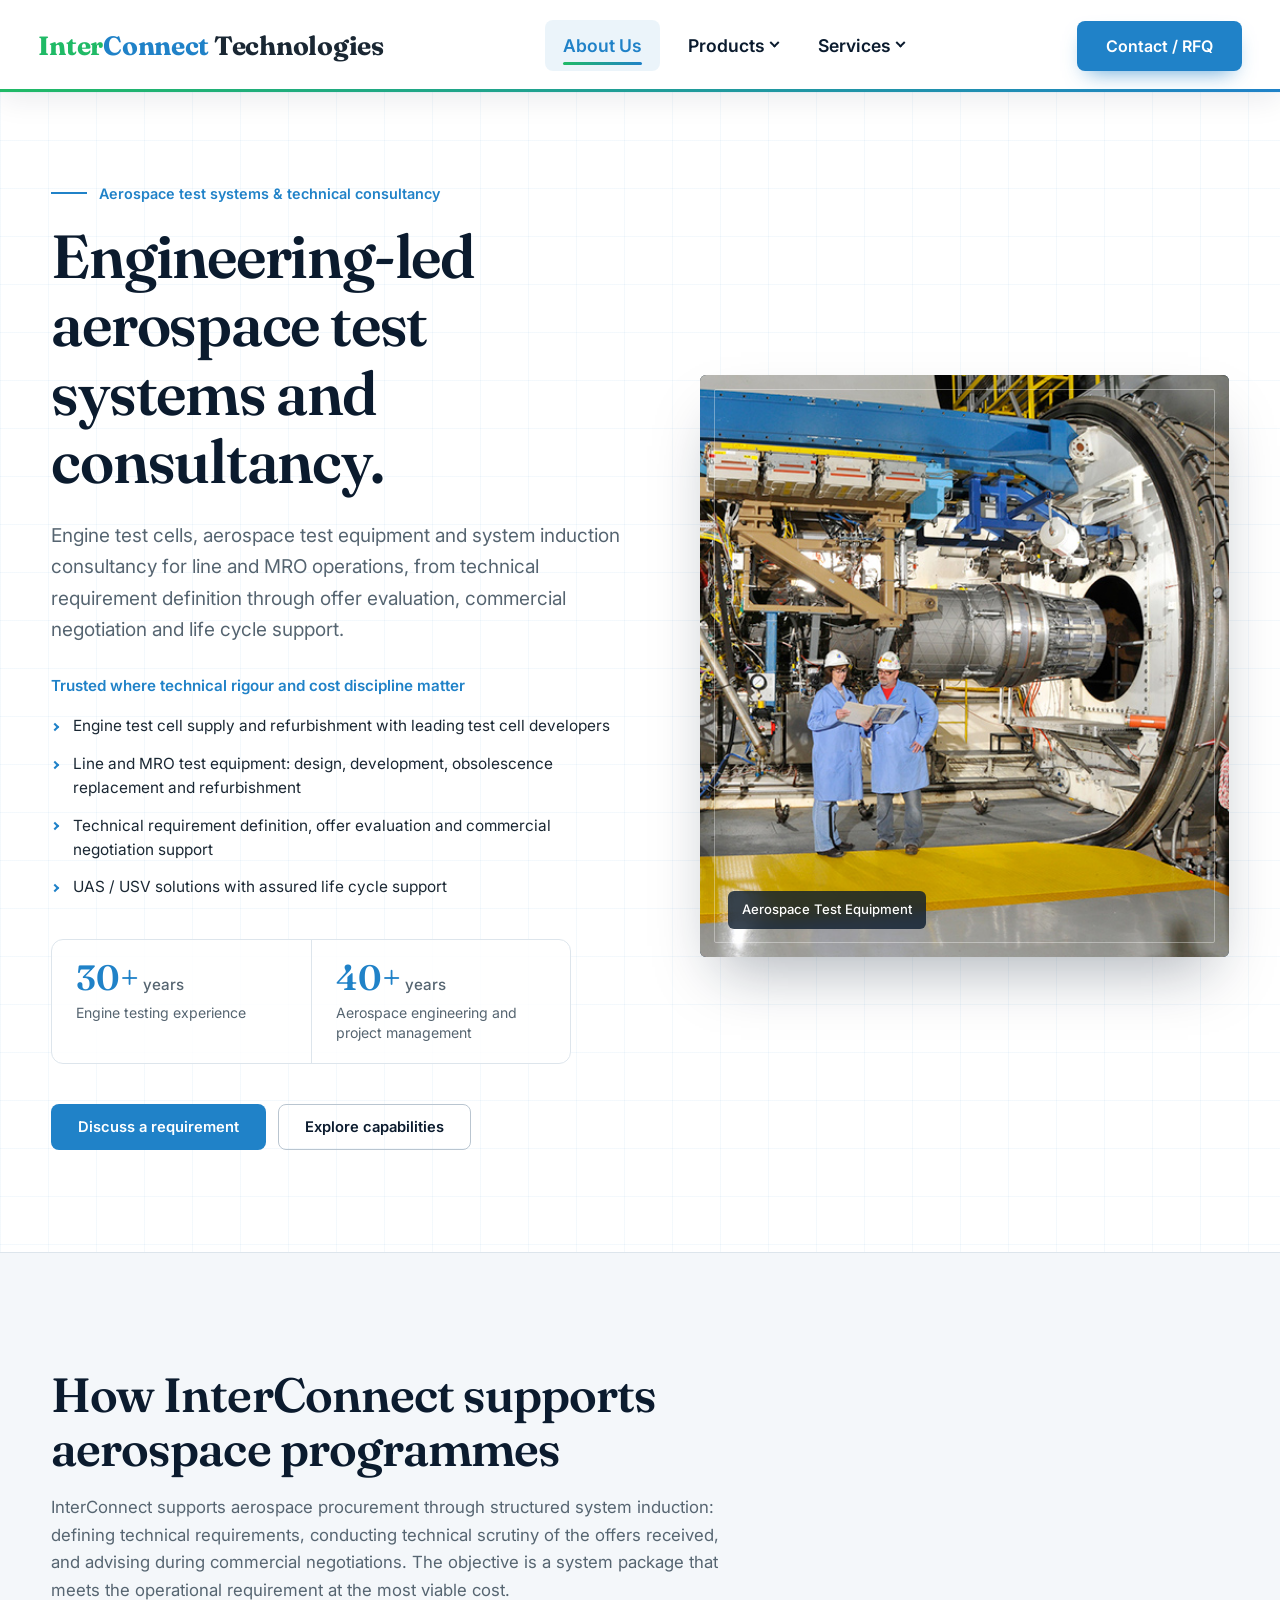
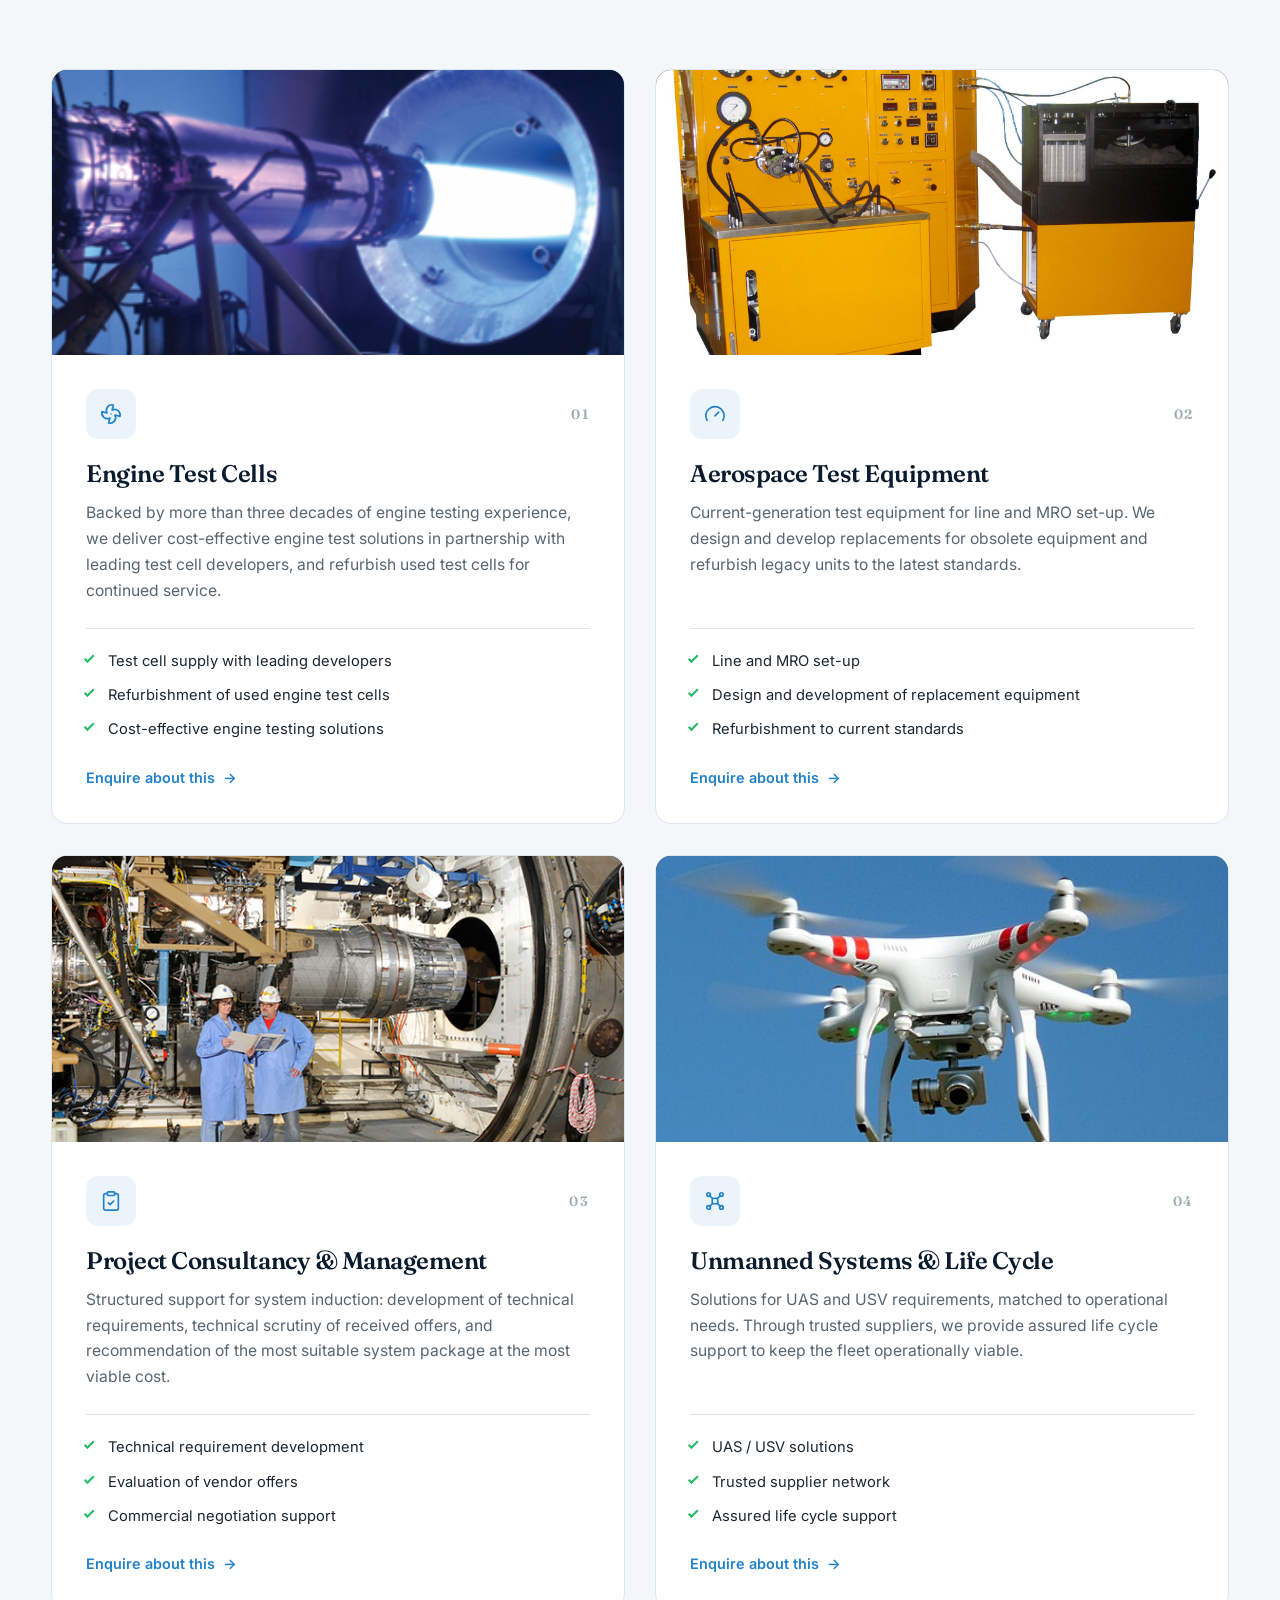
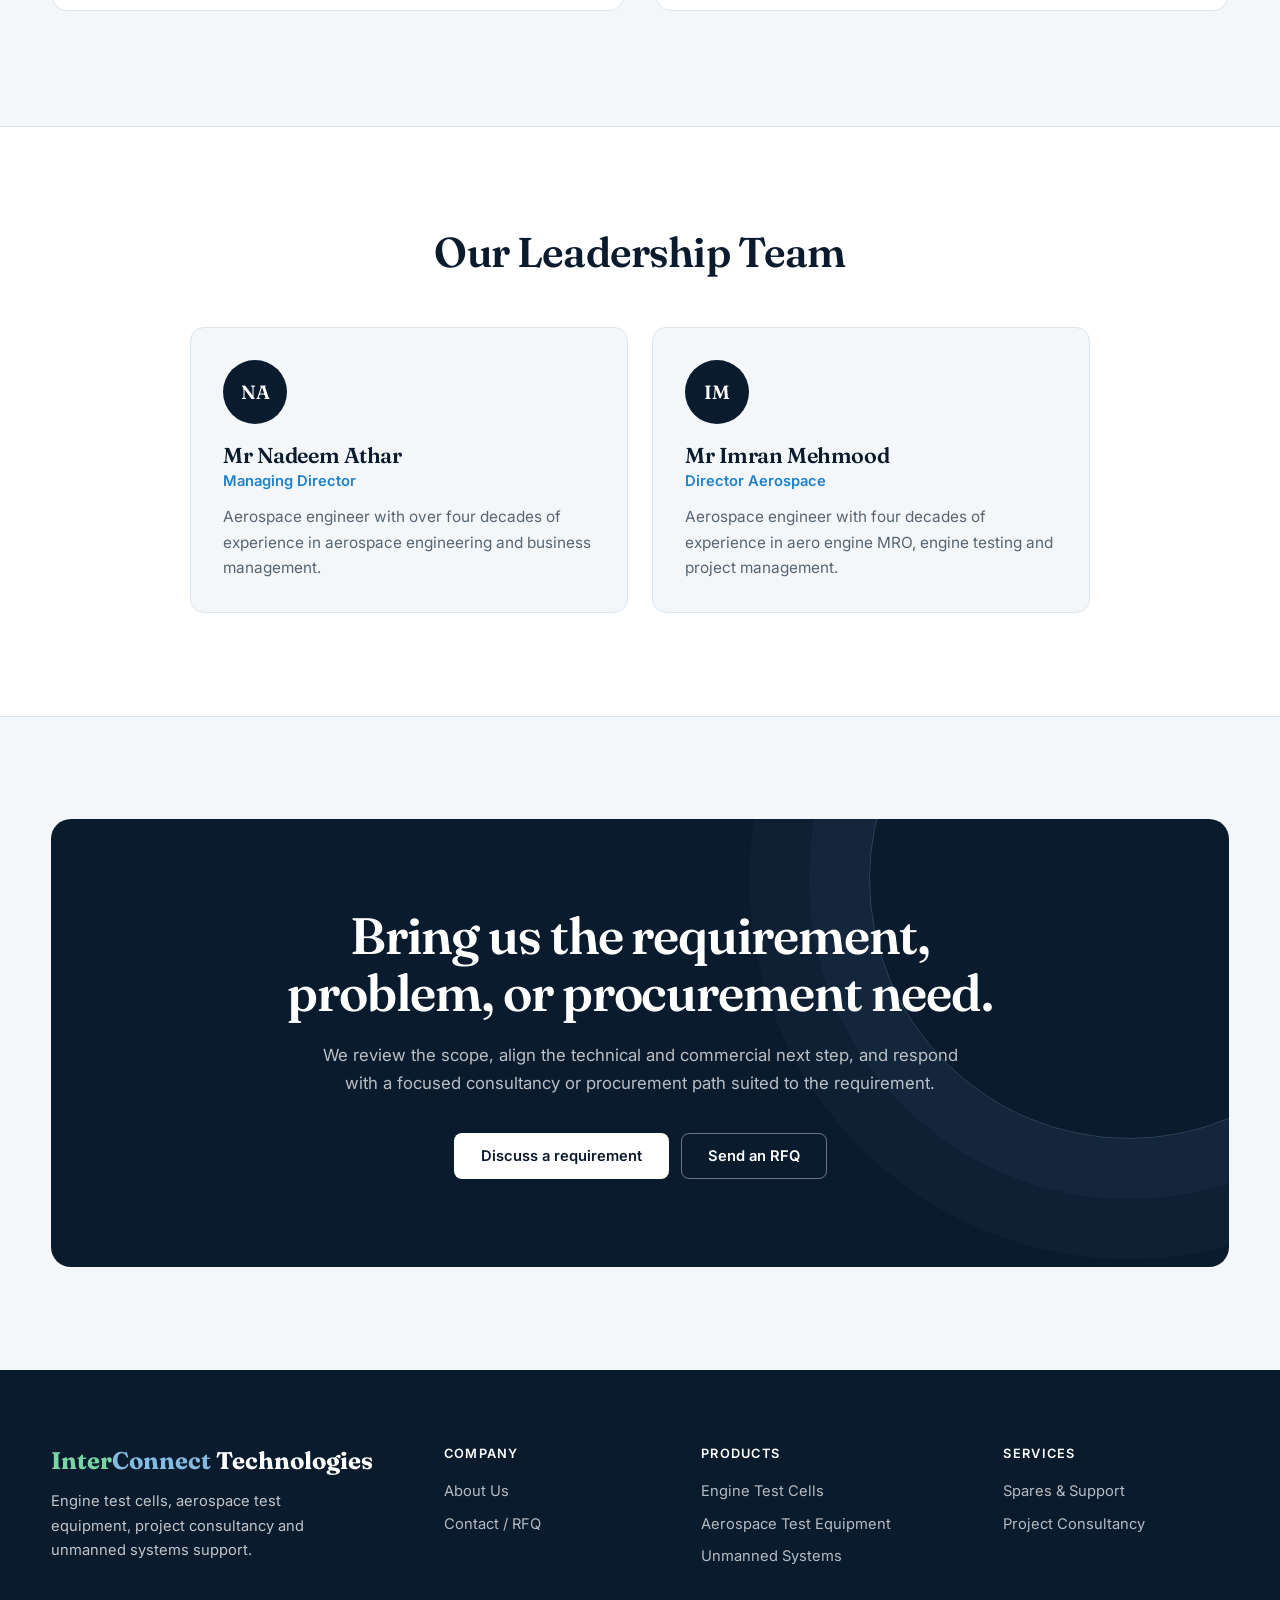
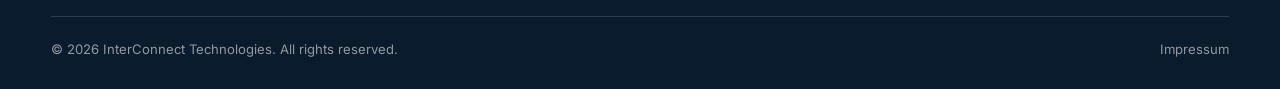
==== about.html @ e4dad448 "Initial commit" ====
<!DOCTYPE html>
<html lang="en">
<head>
    <meta charset="UTF-8">
    <meta name="viewport" content="width=device-width, initial-scale=1.0">
    <meta name="description" content="InterConnect Technologies: engine test cells, aerospace test equipment, project consultancy and unmanned systems support.">
    <meta name="theme-color" content="#2082c8">
    <title>About Us | InterConnect Technologies</title>
    <script>document.documentElement.classList.add('js');</script>
    <link rel="preconnect" href="https://fonts.googleapis.com">
    <link rel="preconnect" href="https://fonts.gstatic.com" crossorigin>
    <link href="https://fonts.googleapis.com/css2?family=Fraunces:opsz,wght@9..144,500;9..144,600&family=Inter:wght@400;500;600;700&display=swap" rel="stylesheet">
    <link rel="stylesheet" href="css/style.css?v=15">
    <style>
        /* Hero list spacing: kept here so it applies even if css/style.css is stale */
        .hero-text h1 { font-size: clamp(2.3rem, 1.1rem + 3.6vw, 3.8rem); }
        .hero-desc { margin-bottom: 28px; }
        .hero-tagline { color: #2082c8; font-weight: 600; font-size: .95rem; margin-bottom: 16px; }
        .hero-points { list-style: none; display: grid; gap: 14px; max-width: 58ch; margin-bottom: 40px; font-size: .96rem; line-height: 1.55; }
        .hero-points li { position: relative; padding-left: 22px; }
        .hero-points li::before { content: ""; position: absolute; left: 1px; top: .62em; width: 6px; height: 6px; border-top: 2px solid #2082c8; border-right: 2px solid #2082c8; transform: rotate(45deg); }
        .stats-grid { margin-bottom: 40px; }
    </style>
</head>
<body>
    <!-- Navbar -->
    <nav class="navbar" aria-label="Main">
        <div class="nav-container-full">
            <a href="index.html" class="logo-text"><span class="lg-i">Inter</span><span class="lg-c">Connect</span> Technologies</a>
            <ul class="nav-links" id="nav-links">
                <li><a href="about.html" class="active" aria-current="page">About Us</a></li>
                <li class="has-sub"><a href="products.html">Products</a><button class="sub-toggle" type="button" aria-expanded="false" aria-label="Products submenu"><i class="caret" aria-hidden="true"></i></button>
                    <ul class="sub-menu">
                        <li><a href="products.html#engine">Engine Test Cells</a></li>
                        <li><a href="products.html#equipment">Aerospace Test Equipment</a></li>
                        <li><a href="products.html#unmanned">Unmanned Systems</a></li>
                    </ul></li>
                <li class="has-sub"><a href="services.html">Services</a><button class="sub-toggle" type="button" aria-expanded="false" aria-label="Services submenu"><i class="caret" aria-hidden="true"></i></button>
                    <ul class="sub-menu">
                        <li><a href="services.html#spares">Spares &amp; Support</a></li>
                        <li><a href="services.html#consultancy">Project Consultancy</a></li>
                    </ul></li>
            </ul>
            <div class="nav-right"><a href="contact.html" class="btn btn-primary btn-nav">Contact / RFQ</a></div>
            <button class="nav-toggle" aria-label="Toggle menu" aria-expanded="false" aria-controls="nav-links"><span></span></button>
        </div>
    </nav>

    <!-- Hero -->
    <section id="home" class="hero">
        <div class="container hero-split">
            <div class="hero-text">
                <p class="overline rise" style="--d:.05s">Aerospace test systems &amp; technical consultancy</p>
                <h1 class="rise" style="--d:.15s">Engineering-led aerospace test systems and consultancy.</h1>
                <p class="hero-desc rise" style="--d:.3s">Engine test cells, aerospace test equipment and system induction consultancy for line and MRO operations, from technical requirement definition through offer evaluation, commercial negotiation and life cycle support.</p>
                <p class="hero-tagline rise" style="--d:.36s">Trusted where technical rigour and cost discipline matter</p>
                <ul class="hero-points rise" style="--d:.4s">
                    <li>Engine test cell supply and refurbishment with leading test cell developers</li>
                    <li>Line and MRO test equipment: design, development, obsolescence replacement and refurbishment</li>
                    <li>Technical requirement definition, offer evaluation and commercial negotiation support</li>
                    <li>UAS / USV solutions with assured life cycle support</li>
                </ul>

                <div class="stats-grid rise" style="--d:.45s">
                    <div class="stat-item">
                        <span class="stat-number"><span data-count="30">30</span>+<small>years</small></span>
                        <span class="stat-text">Engine testing experience</span>
                    </div>
                    <div class="stat-item">
                        <span class="stat-number"><span data-count="40">40</span>+<small>years</small></span>
                        <span class="stat-text">Aerospace engineering and project management</span>
                    </div>
                </div>

                <div class="hero-cta rise" style="--d:.6s">
                    <a href="contact.html?type=requirement" class="btn btn-primary">Discuss a requirement</a>
                    <a href="#business" class="btn btn-secondary">Explore capabilities</a>
                </div>
            </div>

            <div class="hero-visual rise" style="--d:.3s">
                <div class="hero-img-wrapper ph" data-label="Add image: Img/aerospace-component.jpg">
                    <img src="Img/Engine Test Cell pic.jpg" alt="Engine Test-Bed " onerror="this.style.display='none'">
                    <div class="img-overlay-badge">Aerospace Test Equipment</div>
                </div>
            </div>
        </div>
    </section>

    <!-- Business areas -->
    <section id="business" class="business-areas">
        <div class="container">
            <div class="section-header reveal">
                <h2>How InterConnect supports aerospace programmes</h2>
                <p>InterConnect supports aerospace procurement through structured system induction: defining technical requirements, conducting technical scrutiny of the offers received, and advising during commercial negotiations. The objective is a system package that meets the operational requirement at the most viable cost.</p>
            </div>

            <div class="card-grid">
                <div class="card reveal" id="engine">
                    <div class="card-img-wrapper ph" data-label="Add image: Img/engine-test-cells.jpg">
                        <img src="Img/Engine Test Cell Pic 2.png" alt="Engine test cells" onerror="this.style.display='none'">
                    </div>
                    <div class="card-body">
                        <div class="card-top"><span class="icon"><svg viewBox="0 0 24 24" width="22" height="22" fill="none" stroke="currentColor" stroke-width="1.8" stroke-linecap="round" stroke-linejoin="round" aria-hidden="true"><path d="M10.827 16.379a6.082 6.082 0 0 1-8.618-7.002l5.412 1.45a6.082 6.082 0 0 1 7.002-8.618l-1.45 5.412a6.082 6.082 0 0 1 8.618 7.002l-5.412-1.45a6.082 6.082 0 0 1-7.002 8.618l1.45-5.412Z"/><path d="M12 12v.01"/></svg></span><span class="card-num">01</span></div>
                        <h3>Engine Test Cells</h3>
                        <p>Backed by more than three decades of engine testing experience, we deliver cost-effective engine test solutions in partnership with leading test cell developers, and refurbish used test cells for continued service.</p>
                        <ul class="card-list">
                            <li>Test cell supply with leading developers</li>
                            <li>Refurbishment of used engine test cells</li>
                            <li>Cost-effective engine testing solutions</li></ul>
                        <a class="card-link" href="contact.html?type=requirement&amp;area=Engine%20Test%20Cells">Enquire about this <span aria-hidden="true">&rarr;</span></a>
                    </div>
                </div>

                <div class="card reveal delay-1" id="equipment">
                    <div class="card-img-wrapper ph" data-label="Add image: Img/aerospace-test-equipment.jpg">
                        <img src="Img/Fuel Tester- Staley.jpg" alt="Aerospace test equipment" onerror="this.style.display='none'">
                    </div>
                    <div class="card-body">
                        <div class="card-top"><span class="icon"><svg viewBox="0 0 24 24" width="22" height="22" fill="none" stroke="currentColor" stroke-width="1.8" stroke-linecap="round" stroke-linejoin="round" aria-hidden="true"><path d="m12 14 4-4"/><path d="M3.34 19a10 10 0 1 1 17.32 0"/></svg></span><span class="card-num">02</span></div>
                        <h3>Aerospace Test Equipment</h3>
                        <p>Current-generation test equipment for line and MRO set-up. We design and develop replacements for obsolete equipment and refurbish legacy units to the latest standards.</p>
                        <ul class="card-list">
                            <li>Line and MRO set-up</li>
                            <li>Design and development of replacement equipment</li>
                            <li>Refurbishment to current standards</li></ul>
                        <a class="card-link" href="contact.html?type=requirement&amp;area=Aerospace%20Test%20Equipment">Enquire about this <span aria-hidden="true">&rarr;</span></a>
                    </div>
                </div>

                <div class="card reveal" id="consultancy">
                    <div class="card-img-wrapper ph" data-label="Add image: Img/project-consultancy.jpg">
                        <img src="Img/Engine Test Cell pic.jpg" alt="Project consultancy" onerror="this.style.display='none'">
                    </div>
                    <div class="card-body">
                        <div class="card-top"><span class="icon"><svg viewBox="0 0 24 24" width="22" height="22" fill="none" stroke="currentColor" stroke-width="1.8" stroke-linecap="round" stroke-linejoin="round" aria-hidden="true"><rect width="8" height="4" x="8" y="2" rx="1"/><path d="M16 4h2a2 2 0 0 1 2 2v14a2 2 0 0 1-2 2H6a2 2 0 0 1-2-2V6a2 2 0 0 1 2-2h2"/><path d="m9 14 2 2 4-4"/></svg></span><span class="card-num">03</span></div>
                        <h3>Project Consultancy &amp; Management</h3>
                        <p>Structured support for system induction: development of technical requirements, technical scrutiny of received offers, and recommendation of the most suitable system package at the most viable cost.</p>
                        <ul class="card-list">
                            <li>Technical requirement development</li>
                            <li>Evaluation of vendor offers</li>
                            <li>Commercial negotiation support</li></ul>
                        <a class="card-link" href="contact.html?type=requirement&amp;area=Project%20Consultancy%20%26%20Management">Enquire about this <span aria-hidden="true">&rarr;</span></a>
                    </div>
                </div>

                <div class="card reveal delay-1" id="unmanned">
                    <div class="card-img-wrapper ph" data-label="Add image: Img/unmanned-systems.jpg">
                        <img src="Img/Spying_quadcopter_(cropped).jpg" alt="Unmanned systems" onerror="this.style.display='none'">
                    </div>
                    <div class="card-body">
                        <div class="card-top"><span class="icon"><svg viewBox="0 0 24 24" width="22" height="22" fill="none" stroke="currentColor" stroke-width="1.8" stroke-linecap="round" stroke-linejoin="round" aria-hidden="true"><rect x="9" y="9" width="6" height="6" rx="1.5"/><path d="M9.5 9.5 6 6M14.5 9.5 18 6M9.5 14.5 6 18M14.5 14.5 18 18"/><circle cx="5" cy="5" r="2"/><circle cx="19" cy="5" r="2"/><circle cx="5" cy="19" r="2"/><circle cx="19" cy="19" r="2"/></svg></span><span class="card-num">04</span></div>
                        <h3>Unmanned Systems &amp; Life Cycle</h3>
                        <p>Solutions for UAS and USV requirements, matched to operational needs. Through trusted suppliers, we provide assured life cycle support to keep the fleet operationally viable.</p>
                        <ul class="card-list">
                            <li>UAS / USV solutions</li>
                            <li>Trusted supplier network</li>
                            <li>Assured life cycle support</li></ul>
                        <a class="card-link" href="contact.html?type=requirement&amp;area=Unmanned%20Systems%20%26%20Life%20Cycle">Enquire about this <span aria-hidden="true">&rarr;</span></a>
                    </div>
                </div>
            </div>
        </div>
    </section>

    <!-- Team -->
    <section id="team" class="team-section">
        <div class="container reveal">
            <h2>Our Leadership Team</h2>
            <div class="team-grid">
                <div class="team-member">
                    <div class="avatar" aria-hidden="true">NA</div>
                    <h3>Mr Nadeem Athar</h3>
                    <h4>Managing Director</h4>
                    <p>Aerospace engineer with over four decades of experience in aerospace engineering and business management.</p>
                </div>
                <div class="team-member">
                    <div class="avatar" aria-hidden="true">IM</div>
                    <h3>Mr Imran Mehmood</h3>
                    <h4>Director Aerospace</h4>
                    <p>Aerospace engineer with four decades of experience in aero engine MRO, engine testing and project management.</p>
                </div>
            </div>
        </div>
    </section>

    <!-- Contact CTA -->
    <section id="contact" class="bottom-cta">
        <div class="container">
            <div class="cta-panel text-center reveal">
                <h2>Bring us the requirement,<br>problem, or procurement need.</h2>
                <p>We review the scope, align the technical and commercial next step, and respond with a focused consultancy or procurement path suited to the requirement.</p>
                <div class="hero-cta justify-center">
                    <a href="contact.html?type=requirement" class="btn btn-light">Discuss a requirement</a>
                    <a href="contact.html?type=rfq" class="btn btn-ghost">Send an RFQ</a>
                </div>
            </div>
        </div>
    </section>

    <footer class="site-footer">
        <div class="container foot-grid">
            <div class="foot-brand">
                <div class="footer-logo"><span class="lg-i">Inter</span><span class="lg-c">Connect</span> Technologies</div>
                <p>Engine test cells, aerospace test equipment, project consultancy and unmanned systems support.</p>
            </div>
            <div><h4>Company</h4><a href="about.html">About Us</a><a href="contact.html">Contact / RFQ</a></div>
            <div><h4>Products</h4><a href="products.html#engine">Engine Test Cells</a><a href="products.html#equipment">Aerospace Test Equipment</a><a href="products.html#unmanned">Unmanned Systems</a></div>
            <div><h4>Services</h4><a href="services.html#spares">Spares &amp; Support</a><a href="services.html#consultancy">Project Consultancy</a></div>
        </div>
        <div class="container foot-base">
            <p class="copyright">&copy; <span id="year"></span> InterConnect Technologies. All rights reserved.</p>
            <a href="#">Impressum</a>
        </div>
    </footer>

    <script src="js/script.js?v=8"></script>
</body>
</html>
---- css/style.css ----
:root {
  --teal: #2082c8;
  --green: #20ba66;
  --green-lt: #79d5a3;
  --blue-lt: #84bae0;
  --teal-dark: #175d90;
  --ink: #0b1b2e;
  --ink-2: #1b3550;
  --text: #1a2733;
  --muted: #566571;
  --line: #dde5ec;
  --paper: #f4f7fa;
  --white: #fff;
  --ease: cubic-bezier(.2, .7, .2, 1);
  --nav-h: 84px;
}
*, *::before, *::after { margin: 0; padding: 0; box-sizing: border-box; }
html { scroll-behavior: smooth; }
body {
  font-family: 'Inter', system-ui, sans-serif;
  color: var(--text); background: var(--paper);
  line-height: 1.65; overflow-x: hidden; -webkit-font-smoothing: antialiased;
}
h1, h2, h3 { font-family: 'Fraunces', Georgia, serif; font-weight: 600; line-height: 1.12; letter-spacing: -.02em; }
img { max-width: 100%; display: block; }
a { color: inherit; }
:focus-visible { outline: 2px solid var(--teal); outline-offset: 3px; border-radius: 4px; }
[id] { scroll-margin-top: calc(var(--nav-h) + 16px); }
.container { width: min(92%, 1240px); margin-inline: auto; }
.text-center { text-align: center; }
.justify-center { justify-content: center; }

/* Loader (pure CSS exit, works without JS) */
#startup-loader {
  position: fixed; inset: 0; z-index: 9999; background: var(--ink);
  display: grid; place-items: center;
  animation: loaderOut .7s var(--ease) 1.5s forwards;
}
.loader-content { text-align: center; padding: 0 20px; }
.loader-logo { font-size: clamp(1.5rem, 4vw, 2.1rem); color: #fff; margin-bottom: 22px; animation: fadeIn .8s ease both; }
.loader-logo span { color: #84bae0; }
.progress-bar { width: min(220px, 60vw); height: 2px; background: rgba(255,255,255,.15); margin: 0 auto; overflow: hidden; }
.progress { height: 100%; width: 0; background: #84bae0; animation: load 1.4s var(--ease) forwards; }
@keyframes load { to { width: 100%; } }
@keyframes loaderOut { to { opacity: 0; visibility: hidden; } }
@keyframes fadeIn { from { opacity: 0; } to { opacity: 1; } }
@keyframes rise { from { opacity: 0; transform: translateY(28px); } to { opacity: 1; transform: none; } }

/* Hero load sequence: the one orchestrated moment */
.rise { opacity: 0; animation: rise .9s var(--ease) forwards; animation-delay: calc(.1s + var(--d, 0s)); }
.navbar.rise { animation-name: fadeIn; }

/* Scroll reveal */
.js .reveal { opacity: 0; transform: translateY(24px); transition: opacity .8s var(--ease), transform .8s var(--ease); }
.js .reveal.active { opacity: 1; transform: none; }
.js .reveal.delay-1 { transition-delay: .12s; }

/* Buttons */
.btn {
  display: inline-flex; align-items: center; justify-content: center; gap: 8px;
  padding: 13px 26px; font: 600 .92rem 'Inter', sans-serif; text-decoration: none;
  border-radius: 8px; border: 1px solid transparent; cursor: pointer;
  transition: background .25s, color .25s, border-color .25s, transform .25s var(--ease);
}
.btn:hover { transform: translateY(-2px); }
.btn-primary { background: var(--teal); color: #fff; }
.btn-primary:hover { background: var(--teal-dark); }
.btn-secondary { background: transparent; color: var(--ink); border-color: #b9c5d0; }
.btn-secondary:hover { border-color: var(--teal); color: var(--teal); }
.btn-light { background: #fff; color: var(--ink); }
.btn-light:hover { background: #e8f2f9; }
.btn-ghost { background: transparent; color: #fff; border-color: rgba(255,255,255,.4); }
.btn-ghost:hover { border-color: #fff; }

/* Navbar */
.navbar {
  position: sticky; top: 0; z-index: 100; height: var(--nav-h);
  background: rgba(255,255,255,.82); backdrop-filter: saturate(160%) blur(14px);
  -webkit-backdrop-filter: saturate(160%) blur(14px);
  border-bottom: 1px solid transparent; transition: border-color .3s, box-shadow .3s;
}
.navbar.scrolled { border-color: var(--line); box-shadow: 0 6px 24px rgba(11,27,46,.06); }
.nav-container-full { height: 100%; display: flex; align-items: center; justify-content: space-between; gap: 24px; padding: 0 clamp(20px, 3vw, 44px); }
.logo-text { font: 700 1.65rem 'Fraunces', Georgia, serif; text-decoration: none; letter-spacing: -.01em; white-space: nowrap; }
.logo-accent { color: var(--teal); }
.nav-links { display: flex; list-style: none; gap: 4px; }
.nav-links a {
  display: block; padding: 8px 14px; font-size: .88rem; font-weight: 500; color: var(--muted);
  text-decoration: none; border-radius: 8px; position: relative; white-space: nowrap; transition: color .25s, background .25s;
}
.nav-links a:hover { color: var(--ink); background: rgba(32,130,200,.07); }
.nav-links a.active { color: var(--teal); }
.nav-links a.active::after { content: ""; position: absolute; left: 14px; right: 14px; bottom: 2px; height: 2px; background: var(--teal); border-radius: 2px; }
.btn-nav { padding: 10px 20px; font-size: .85rem; white-space: nowrap; }
.nav-toggle { display: none; width: 44px; height: 44px; background: none; border: 1px solid var(--line); border-radius: 8px; cursor: pointer; place-items: center; }
.nav-toggle span, .nav-toggle span::before, .nav-toggle span::after { display: block; width: 18px; height: 2px; background: var(--ink); border-radius: 2px; transition: transform .3s var(--ease), background .3s; }
.nav-toggle span { position: relative; }
.nav-toggle span::before, .nav-toggle span::after { content: ""; position: absolute; left: 0; }
.nav-toggle span::before { top: -6px; }
.nav-toggle span::after { top: 6px; }
.nav-toggle[aria-expanded="true"] span { background: transparent; }
.nav-toggle[aria-expanded="true"] span::before { transform: translateY(6px) rotate(45deg); }
.nav-toggle[aria-expanded="true"] span::after { transform: translateY(-6px) rotate(-45deg); }

/* Image placeholders (a real image covers them once added) */
.ph { position: relative; overflow: hidden; background: linear-gradient(135deg, #0d1e33, #1d3f63); }
.ph::before {
  content: attr(data-label); position: absolute; inset: 0; display: grid; place-items: center; padding: 16px;
  color: rgba(255,255,255,.5); font-size: .8rem; text-align: center;
  background-image: linear-gradient(rgba(255,255,255,.06) 1px, transparent 1px), linear-gradient(90deg, rgba(255,255,255,.06) 1px, transparent 1px);
  background-size: 32px 32px;
}
.ph img { position: absolute; inset: 0; width: 100%; height: 100%; object-fit: cover; transition: transform .8s var(--ease); }

/* Hero */
.hero {
  padding: clamp(48px, 7vw, 100px) 0 clamp(56px, 8vw, 110px);
  background:
    linear-gradient(rgba(32,130,200,.05) 1px, transparent 1px) 0 0 / 48px 48px,
    linear-gradient(90deg, rgba(32,130,200,.05) 1px, transparent 1px) 0 0 / 48px 48px,
    var(--white);
  border-bottom: 1px solid var(--line);
}
.hero-split { display: grid; grid-template-columns: 1.05fr .95fr; gap: clamp(32px, 5vw, 80px); align-items: center; }
.overline { color: var(--teal); font-size: .9rem; font-weight: 600; margin-bottom: 18px; display: flex; align-items: center; gap: 12px; }
.overline::before { content: ""; width: 36px; height: 2px; background: var(--teal); }
.hero-text h1 { font-size: clamp(2.3rem, 1.1rem + 3.6vw, 3.8rem); color: var(--ink); margin-bottom: 24px; }
.hero-desc { font-size: clamp(1.02rem, .95rem + .3vw, 1.2rem); color: var(--muted); max-width: 54ch; margin-bottom: 28px; }
.stats-grid { display: grid; grid-template-columns: 1fr 1fr; border: 1px solid var(--line); border-radius: 12px; background: rgba(255,255,255,.8); margin-bottom: 40px; max-width: 520px; }
.stat-item { padding: 20px 24px; }
.stat-item + .stat-item { border-left: 1px solid var(--line); }
.stat-number { display: block; font: 600 2.2rem/1 'Fraunces', Georgia, serif; color: var(--teal); margin-bottom: 8px; }
.stat-number small { font: 500 .95rem 'Inter', sans-serif; color: var(--muted); margin-left: 4px; }
.stat-text { font-size: .88rem; color: var(--muted); line-height: 1.4; display: block; }
.hero-tagline { color: var(--teal); font-weight: 600; font-size: .95rem; margin-bottom: 16px; }
.hero-points { list-style: none; display: grid; gap: 14px; max-width: 58ch; margin-bottom: 40px; font-size: .96rem; line-height: 1.55; color: var(--text); }
.hero-points li { position: relative; padding-left: 22px; }
.hero-points li::before { content: ""; position: absolute; left: 1px; top: .62em; width: 6px; height: 6px; border-top: 2px solid var(--teal); border-right: 2px solid var(--teal); transform: rotate(45deg); }
.hero-cta { display: flex; flex-wrap: wrap; gap: 12px; }

.hero-img-wrapper { aspect-ratio: 4 / 4.4; border-radius: 6px; box-shadow: 0 30px 60px -20px rgba(11,27,46,.35); }
.hero-img-wrapper::after { /* offset outline frame */
  content: ""; position: absolute; inset: 14px; border: 1px solid rgba(255,255,255,.35); border-radius: 2px; pointer-events: none; z-index: 2;
}
.hero-img-wrapper:hover img { transform: scale(1.04); }
.img-overlay-badge {
  position: absolute; left: 28px; bottom: 28px; z-index: 3; padding: 8px 14px; border-radius: 6px;
  background: rgba(11,27,46,.8); backdrop-filter: blur(8px); color: #fff; font-size: .82rem; font-weight: 500;
}

/* Business areas */
.business-areas { padding: clamp(64px, 9vw, 120px) 0; }
.section-header { max-width: 720px; margin-bottom: clamp(36px, 5vw, 64px); }
.section-header h2 { font-size: clamp(1.9rem, 1.2rem + 2.4vw, 3rem); color: var(--ink); margin-bottom: 18px; }
.section-header p { color: var(--muted); font-size: 1.05rem; max-width: 62ch; }

.card-grid { display: grid; grid-template-columns: repeat(auto-fit, minmax(min(100%, 420px), 1fr)); gap: clamp(20px, 2.4vw, 32px); }
.card {
  background: var(--white); border: 1px solid var(--line); border-radius: 14px; overflow: hidden;
  display: flex; flex-direction: column;
  transition: transform .45s var(--ease), box-shadow .45s var(--ease), border-color .3s;
}
.card:hover { transform: translateY(-8px); box-shadow: 0 28px 50px -22px rgba(11,27,46,.28); border-color: rgba(32,130,200,.35); }
.card .ph { aspect-ratio: 16 / 9; }
.card:hover .ph img { transform: scale(1.06); }
.card-body { padding: clamp(24px, 3vw, 36px); display: flex; flex-direction: column; flex-grow: 1; }
.card-top { display: flex; justify-content: space-between; align-items: center; margin-bottom: 18px; }
.card .icon { width: 44px; height: 44px; display: grid; place-items: center; border-radius: 10px; background: rgba(32,130,200,.09); color: var(--teal); font-size: 1.3rem; }
.card .arrow { color: var(--muted); font-size: 1.3rem; transition: transform .35s var(--ease), color .3s; }
.card:hover .arrow { transform: translateX(6px); color: var(--teal); }
.card h3 { font-size: 1.45rem; margin-bottom: 12px; color: var(--ink); }
.card p { color: var(--muted); font-size: .98rem; }

.card-list { margin-top: auto; padding-top: 20px; list-style: none; display: grid; gap: 8px; color: #fff; font-size: .92rem; }
.card-list li { position: relative; padding-left: 22px; }
.card-list li::before { content: ""; position: absolute; left: 0; top: .55em; width: 10px; height: 5px; border-left: 2px solid #fff; border-bottom: 2px solid #fff; transform: rotate(-45deg) translateY(-50%); }

/* Team */
.team-section { padding: clamp(64px, 8vw, 110px) 0; background: var(--white); border-block: 1px solid var(--line); }
.team-section h2 { font-size: clamp(1.9rem, 1.2rem + 2vw, 2.6rem); color: var(--ink); text-align: center; margin-bottom: clamp(32px, 4vw, 56px); }
.team-grid { display: grid; grid-template-columns: repeat(auto-fit, minmax(min(100%, 340px), 1fr)); gap: 24px; max-width: 900px; margin: 0 auto; }
.team-member { padding: 32px; border: 1px solid var(--line); border-radius: 14px; background: var(--paper); transition: border-color .3s, transform .4s var(--ease); }
.team-member:hover { border-color: rgba(32,130,200,.4); transform: translateY(-4px); }
.avatar { width: 64px; height: 64px; border-radius: 50%; display: grid; place-items: center; margin-bottom: 20px; background: var(--ink); color: #fff; font: 600 1.2rem 'Fraunces', Georgia, serif; }
.team-member h3 { font-size: 1.35rem; color: var(--ink); }
.team-member h4 { font: 600 .92rem 'Inter', sans-serif; color: var(--teal); margin: 4px 0 14px; letter-spacing: 0; }
.team-member p { color: var(--muted); font-size: .96rem; }

/* Bottom CTA */
.bottom-cta { padding: clamp(56px, 8vw, 110px) 0; }
.cta-panel {
  background: var(--ink); color: #fff; border-radius: 20px; padding: clamp(40px, 7vw, 88px) clamp(24px, 5vw, 64px);
  position: relative; overflow: hidden;
}
.cta-panel::before { content: ""; position: absolute; width: 520px; height: 520px; right: -160px; top: -200px; border-radius: 50%; border: 1px solid rgba(132,186,224,.25); box-shadow: 0 0 0 60px rgba(132,186,224,.04), 0 0 0 120px rgba(132,186,224,.03); }
.cta-panel > * { position: relative; }
.bottom-cta h2 { font-size: clamp(1.9rem, 1.2rem + 2.8vw, 3.2rem); margin-bottom: 20px; }
.bottom-cta p { max-width: 60ch; margin: 0 auto 36px; color: rgba(255,255,255,.72); font-size: 1.05rem; }

/* Footer */
footer { padding: 36px 0; background: var(--white); border-top: 1px solid var(--line); }
.footer-content { display: flex; flex-wrap: wrap; justify-content: space-between; align-items: center; gap: 20px; }
.footer-logo { font: 700 1.1rem 'Fraunces', Georgia, serif; margin-bottom: 6px; }
.copyright { font-size: .82rem; color: var(--muted); }
.footer-right { display: flex; gap: 24px; }
.footer-right a { font-size: .85rem; font-weight: 500; color: var(--muted); text-decoration: none; transition: color .25s; }
.footer-right a:hover { color: var(--teal); }

/* Responsive */
@media (max-width: 1120px) {
  .nav-toggle { display: grid; }
  .nav-right { display: none; }
  .nav-container-full { justify-content: space-between; }
  .nav-links {
    position: absolute; top: var(--nav-h); left: 0; right: 0; flex-direction: column; gap: 2px; padding: 12px 20px 20px;
    background: rgba(255,255,255,.98); border-bottom: 1px solid var(--line); box-shadow: 0 20px 30px rgba(11,27,46,.08);
    opacity: 0; visibility: hidden; transform: translateY(-8px); transition: opacity .3s, transform .3s var(--ease), visibility .3s;
  }
  .nav-links.open { opacity: 1; visibility: visible; transform: none; }
  .nav-links a { padding: 14px 12px; font-size: 1rem; }
  .nav-links a.active::after { display: none; }
  .nav-links a.active { background: rgba(32,130,200,.08); }
}
@media (max-width: 900px) {
  .hero-split { grid-template-columns: 1fr; }
  .hero-img-wrapper { aspect-ratio: 16 / 11; }
}
@media (max-width: 520px) {
  .stat-item { padding: 16px; }
  .stat-number { font-size: 1.8rem; }
  .hero-cta .btn, .cta-panel .btn { width: 100%; }
  .footer-content { flex-direction: column; align-items: flex-start; }
}
@media (prefers-reduced-motion: reduce) {
  *, *::before, *::after { animation-duration: .01ms !important; animation-delay: 0s !important; transition-duration: .01ms !important; scroll-behavior: auto !important; }
}
/* Contact / RFQ page */
.contact-page { padding: clamp(40px, 6vw, 88px) 0 clamp(56px, 8vw, 110px); background: linear-gradient(rgba(32,130,200,.05) 1px, transparent 1px) 0 0 / 48px 48px, linear-gradient(90deg, rgba(32,130,200,.05) 1px, transparent 1px) 0 0 / 48px 48px, var(--white); }
.contact-wrap { display: grid; grid-template-columns: .8fr 1.2fr; gap: clamp(28px, 5vw, 72px); align-items: start; }
.contact-intro { position: sticky; top: calc(var(--nav-h) + 32px); }
.contact-intro h1 { font-size: clamp(2rem, 1.2rem + 2.8vw, 3.1rem); color: var(--ink); margin-bottom: 20px; }
.contact-intro p { color: var(--muted); margin-bottom: 20px; max-width: 46ch; }
.contact-intro .hero-points { margin-bottom: 0; }
.form-card { background: var(--white); border: 1px solid var(--line); border-radius: 16px; padding: clamp(22px, 4vw, 40px); box-shadow: 0 30px 60px -30px rgba(11,27,46,.25); }
.type-switch { display: grid; grid-template-columns: 1fr 1fr; gap: 6px; padding: 5px; background: var(--paper); border: 1px solid var(--line); border-radius: 10px; margin-bottom: 26px; }
.type-switch input { position: absolute; opacity: 0; pointer-events: none; }
.type-switch label { text-align: center; padding: 11px 8px; border-radius: 7px; font-weight: 600; font-size: .9rem; color: var(--muted); cursor: pointer; transition: background .25s, color .25s; }
.type-switch input:checked + label { background: var(--teal); color: #fff; }
.type-switch input:focus-visible + label { outline: 2px solid var(--teal); outline-offset: 2px; }
.form-grid { display: grid; grid-template-columns: 1fr 1fr; gap: 18px; }
.field { display: flex; flex-direction: column; gap: 6px; }
.field.full { grid-column: 1 / -1; }
.field label { font-size: .85rem; font-weight: 600; color: var(--ink); }
.field input, .field select, .field textarea { font: inherit; font-size: .95rem; padding: 11px 13px; border: 1px solid #b9c5d0; border-radius: 8px; background: #fff; color: var(--text); transition: border-color .2s, box-shadow .2s; }
.field textarea { min-height: 120px; resize: vertical; }
.field input:focus, .field select:focus, .field textarea:focus { outline: none; border-color: var(--teal); box-shadow: 0 0 0 3px rgba(32,130,200,.15); }
.field.invalid input, .field.invalid select, .field.invalid textarea { border-color: #b3261e; }
.err { color: #b3261e; font-size: .8rem; }
[hidden] { display: none !important; }
.hp { position: absolute; left: -9999px; }
.consent { display: flex; gap: 10px; align-items: flex-start; font-size: .85rem; color: var(--muted); }
.consent input { margin-top: 4px; accent-color: var(--teal); }
.form-actions { margin-top: 24px; display: flex; flex-wrap: wrap; gap: 14px; align-items: center; }
.btn[disabled] { opacity: .6; cursor: progress; transform: none; }
.form-status { margin-top: 18px; font-size: .92rem; }
.form-status.error { color: #b3261e; }
.form-status a { color: var(--teal); font-weight: 600; }
.form-success { text-align: center; padding: 24px 0; }
.form-success h2 { font-size: 1.8rem; color: var(--ink); margin-bottom: 12px; }
.form-success p { color: var(--muted); margin-bottom: 24px; }
@media (max-width: 900px) { .contact-wrap { grid-template-columns: 1fr; } .contact-intro { position: static; } }
@media (max-width: 560px) { .form-grid { grid-template-columns: 1fr; } .form-actions .btn { width: 100%; } }

/* Business cards: refined */
.card { border-radius: 16px; }
.card:hover { transform: translateY(-6px); }
.card .ph { aspect-ratio: 16 / 8; }
.card-body { padding: clamp(24px, 3vw, 34px); }
.card-top { margin-bottom: 22px; }
.card .icon { width: 50px; height: 50px; border-radius: 12px; transition: background .3s, color .3s, transform .4s var(--ease); }
.card:hover .icon { transform: rotate(-6deg); }
.card-num { font: 600 .85rem 'Fraunces', Georgia, serif; letter-spacing: .12em; color: #9aabae; }
.card h3 { font-size: 1.5rem; margin-bottom: 12px; }
.card p { margin-bottom: 24px; line-height: 1.65; }
.card-list { margin-top: auto; padding-top: 20px; border-top: 1px solid var(--line); gap: 10px; }
.card-link { display: inline-flex; align-items: center; gap: 8px; margin-top: 24px; font-size: .9rem; font-weight: 600; color: var(--teal); text-decoration: none; align-self: flex-start; }
.card-link span { transition: transform .35s var(--ease); }
.card-link:hover span { transform: translateX(5px); }
.card-link:hover { text-decoration: underline; text-underline-offset: 4px; }

/* Cards: any card turns teal on hover / keyboard focus */
.card .card-list { color: var(--text); transition: color .4s var(--ease), border-color .4s var(--ease); }
.card .card-list li::before { border-color: var(--green); transition: border-color .4s var(--ease); }
.card h3, .card p, .card .card-num, .card .card-link { transition: color .4s var(--ease); }
.card .icon { transition: background-color .4s var(--ease), color .4s var(--ease), transform .5s var(--ease); }
.card .ph::after { content: ""; position: absolute; inset: 0; z-index: 1; pointer-events: none; opacity: 0; transition: opacity .5s var(--ease); background: linear-gradient(to top, rgba(32,130,200,.55), transparent 65%); }
/* lift uses "translate" so it never fights the scroll-reveal "transform" */
.card, .js .card.reveal { transition: opacity .8s var(--ease), transform .8s var(--ease), translate .5s var(--ease), background-color .45s var(--ease), border-color .45s var(--ease), box-shadow .55s var(--ease); transition-delay: 0s; }
.js .card.reveal.delay-1 { transition-delay: .12s, .12s, 0s, 0s, 0s, 0s; }
.card:is(:hover, :focus-within) { transform: none; translate: 0 -8px; background: var(--teal); border-color: var(--teal); box-shadow: 0 32px 50px -26px rgba(32,130,200,.6); }
.card:is(:hover, :focus-within) .ph::after { opacity: 1; }
.card:is(:hover, :focus-within) h3, .card:is(:hover, :focus-within) .card-link { color: #fff; }
.card:is(:hover, :focus-within) p { color: rgba(255,255,255,.88); }
.card:is(:hover, :focus-within) .card-num { color: rgba(255,255,255,.6); }
.card:is(:hover, :focus-within) .icon { background: rgba(255,255,255,.16); color: #fff; }
.card:is(:hover, :focus-within) .card-list { color: #fff; border-color: rgba(255,255,255,.22); }
.card:is(:hover, :focus-within) .card-list li::before { border-color: #fff; }

/* Landing page */
.landing { background: var(--ink); }
.stage { min-height: calc(100vh - var(--nav-h)); display: flex; flex-direction: column; align-items: center; justify-content: center; gap: 20px; padding: 48px 0 64px; text-align: center; background: radial-gradient(60% 50% at 50% 0%, rgba(32,130,200,.35), transparent 70%), linear-gradient(rgba(255,255,255,.04) 1px, transparent 1px) 0 0 / 48px 48px, linear-gradient(90deg, rgba(255,255,255,.04) 1px, transparent 1px) 0 0 / 48px 48px; }
.stage-logo { font-size: clamp(2.4rem, 1rem + 5.6vw, 5.6rem); color: #fff; max-width: 16ch; }
.stage-logo .lg-i { color: var(--green-lt); } .stage-logo .lg-c { color: var(--blue-lt); }
.stage-tag { color: rgba(255,255,255,.7); font-size: clamp(1rem, .9rem + .4vw, 1.25rem); margin-bottom: 20px; }
.stage-imgs { display: grid; grid-template-columns: 1fr 1fr; gap: 20px; width: min(92%, 1000px); }
.stage-imgs .ph { aspect-ratio: 16 / 10; border-radius: 12px; box-shadow: 0 30px 60px -24px rgba(0,0,0,.6); }
@media (max-width: 640px) { .stage-imgs { grid-template-columns: 1fr; } }
/* Products / Services pages */
.page-head { padding: clamp(48px, 7vw, 96px) 0 clamp(32px, 4vw, 56px); background: linear-gradient(rgba(32,130,200,.05) 1px, transparent 1px) 0 0 / 48px 48px, linear-gradient(90deg, rgba(32,130,200,.05) 1px, transparent 1px) 0 0 / 48px 48px, var(--white); border-bottom: 1px solid var(--line); }
.page-head h1 { font-size: clamp(2.2rem, 1.1rem + 3.4vw, 3.6rem); color: var(--ink); margin-bottom: 16px; }
.page-head p:not(.overline) { color: var(--muted); font-size: 1.1rem; max-width: 60ch; }
.feature { display: grid; grid-template-columns: 1fr 1fr; gap: clamp(24px, 5vw, 72px); align-items: center; padding-block: clamp(40px, 6vw, 80px); }
.feature + .feature { border-top: 1px solid var(--line); }
.feature:nth-of-type(even) .ph { order: 2; }
.feature .ph { aspect-ratio: 4 / 3; border-radius: 14px; }
.feature .overline { margin-bottom: 14px; }
.feature h2 { font-size: clamp(1.7rem, 1.2rem + 1.8vw, 2.4rem); color: var(--ink); margin-bottom: 14px; }
.feature p:not(.overline) { color: var(--muted); }
.feature .card-list { color: var(--text); margin-top: 20px; padding-top: 0; }
.feature .card-list li::before { border-color: var(--green); }
@media (max-width: 800px) { .feature { grid-template-columns: 1fr; } .feature:nth-of-type(even) .ph { order: 0; } }

/* Brand wordmark */
.lg-i { color: var(--green); } .lg-c { color: var(--teal); }
.footer-logo .lg-i, .footer-logo .lg-c { font-weight: 700; }
/* More noticeable top menu */
.navbar { background: rgba(255,255,255,.96); border-bottom: 1px solid var(--line); box-shadow: 0 8px 28px rgba(11,27,46,.08); }
.navbar::after { content: ""; position: absolute; left: 0; right: 0; bottom: -1px; height: 3px; background: linear-gradient(90deg, var(--green), var(--teal)); }
.nav-links { gap: 6px; }
.nav-links a { padding: 11px 18px; font-size: 1.02rem; font-weight: 600; color: var(--ink); }
.nav-links a:hover { color: var(--teal); background: rgba(32,130,200,.09); }
.nav-links a.active { color: var(--teal); background: rgba(32,130,200,.09); }
.nav-links a.active::after { left: 18px; right: 18px; bottom: 3px; background: var(--green); }
.sub-menu a { font-size: .95rem; font-weight: 500; }
.btn-nav { padding: 12px 24px; font-size: .95rem; }
@media (max-width: 1120px) { .nav-links a.active::after { display: none; } }
/* Landing: images sit lower */
.stage-imgs { margin-top: clamp(40px, 8vh, 96px); }

/* Dropdown menu (rebuilt) */
.nav-links { align-self: stretch; }
.nav-links > li { display: flex; align-items: center; }
.has-sub { position: relative; border-radius: 8px; transition: background-color .25s; }
.has-sub:hover { background: rgba(32,130,200,.09); }
.has-sub > a { padding-right: 4px; }
.has-sub > a:hover { background: none; }
.sub-toggle { background: none; border: 0; cursor: pointer; color: var(--ink); padding: 12px 12px 12px 2px; display: grid; place-items: center; }
.caret { display: block; width: 7px; height: 7px; border-right: 2px solid currentColor; border-bottom: 2px solid currentColor; transform: rotate(45deg) translate(-2px,-2px); transition: transform .3s var(--ease); }
.has-sub:is(:hover, .open, :has(:focus-visible)) .caret { transform: rotate(225deg) translate(-2px,-2px); color: var(--teal); }
.sub-menu { position: absolute; top: 100%; left: 0; z-index: 2; min-width: 260px; list-style: none; padding: 8px; background: #fff; border: 1px solid var(--line); border-top: 0; border-radius: 0 0 14px 14px; box-shadow: 0 24px 40px -16px rgba(11,27,46,.3); opacity: 0; visibility: hidden; translate: 0 10px; transition: opacity .25s var(--ease), translate .3s var(--ease), visibility .25s; }
.has-sub:is(:hover, .open, :has(:focus-visible)) .sub-menu { opacity: 1; visibility: visible; translate: none; }
.sub-menu a { font-size: .95rem; font-weight: 500; }
.sub-menu a:hover { padding-left: 22px; }
.sub-menu a { transition: color .25s, background .25s, padding .25s var(--ease); }
@media (max-width: 1120px) {
  .nav-links { max-height: calc(100vh - var(--nav-h)); overflow-y: auto; align-self: auto; }
  .nav-links > li { flex-wrap: wrap; }
  .has-sub > a { flex: 1; }
  .sub-toggle { width: 48px; height: 48px; padding: 0; }
  .sub-menu { position: static; display: none; flex-basis: 100%; min-width: 0; padding: 0 0 6px 16px; border: 0; box-shadow: none; background: none; opacity: 1; visibility: visible; translate: none; }
  .has-sub.open .sub-menu { display: block; }
  .sub-menu a:hover { padding-left: 12px; }
}
/* Landing: content sits lower */
.stage { justify-content: flex-start; padding: clamp(80px, 15vh, 170px) 0 90px; }
.stage-imgs { margin-top: clamp(56px, 11vh, 130px); }

/* Landing images: gentle cursor-follow */
.stage-imgs { grid-template-columns: repeat(4, 1fr); width: min(92%, 1240px); gap: 20px; }
.stage-imgs .ph { aspect-ratio: 4 / 3; will-change: transform; transform: perspective(1000px) rotateX(var(--rx, 0deg)) rotateY(var(--ry, 0deg)) translateY(var(--ty, 0px)); transition: transform .7s var(--ease), box-shadow .6s var(--ease), opacity .6s var(--ease); }
.stage-imgs .ph img { transform: translate(var(--px, 0px), var(--py, 0px)) scale(1.05); transition: transform .9s var(--ease); }
@media (hover: hover) {
  .stage-imgs .ph:hover { --ty: -3px; box-shadow: 0 34px 60px -28px rgba(0,0,0,.6); }
  .stage-imgs:has(.ph:hover) .ph:not(:hover) { opacity: .8; }
}
@media (max-width: 900px) { .stage-imgs { grid-template-columns: 1fr 1fr; } }
@media (max-width: 520px) { .stage-imgs { grid-template-columns: 1fr; } }

/* Home: hero, pillars, gallery, stats, process */
.hero-full { position: relative; isolation: isolate; display: flex; align-items: center; text-align: center; min-height: min(90vh, 880px); padding: clamp(80px, 15vh, 170px) 0 clamp(150px, 20vh, 220px); background: var(--ink); }
.hero-bg { position: absolute; inset: 0; z-index: -1; }
.hero-bg::after { content: ""; position: absolute; inset: 0; z-index: 1; background: linear-gradient(180deg, rgba(11,27,46,.6), rgba(11,27,46,.85)); }
.hero-inner { display: flex; flex-direction: column; align-items: center; gap: 22px; }
.hero-inner .stage-logo { max-width: 16ch; }
.hero-inner .stage-tag { margin-bottom: 8px; }
.pillars { position: relative; z-index: 3; display: grid; grid-template-columns: repeat(3, 1fr); margin-top: -110px; box-shadow: 0 34px 60px -30px rgba(0,0,0,.5); }
.pillar { padding: clamp(28px, 3vw, 40px); text-align: center; text-decoration: none; color: #fff; background: var(--teal); display: flex; flex-direction: column; align-items: center; transition: translate .5s var(--ease); }
.pillar:first-child { background: #fff; color: var(--ink); }
.pillar:last-child { background: var(--ink-2); }
.pillar:hover { translate: 0 -5px; }
.pillar h3 { font-size: 1.5rem; margin-bottom: 12px; }
.pillar p { font-size: .96rem; opacity: .9; }
.pill { margin-top: auto; padding: 10px 26px; border-radius: 999px; background: #fff; color: var(--ink); font-weight: 600; font-size: .88rem; }
.pillar p + .pill { margin-top: 22px; }
.pillar:first-child .pill { background: var(--teal); color: #fff; }
.gallery, .process { padding: clamp(64px, 9vw, 120px) 0; }
.gallery .stage-imgs { margin-top: 0; }
.section-head-c { text-align: center; max-width: 720px; margin: 0 auto clamp(32px, 5vw, 56px); padding-inline: 4%; }
.section-head-c h2 { font-size: clamp(1.9rem, 1.2rem + 2.4vw, 3rem); color: var(--ink); }
.section-head-c .overline { margin-bottom: 14px; }
.stage-imgs .ph::after, .feature .ph::after { content: ""; position: absolute; inset: 0; z-index: 1; pointer-events: none; background: linear-gradient(180deg, rgba(11,27,46,.04), rgba(11,27,46,.32)); }
.stats-band { background: linear-gradient(135deg, var(--teal-dark), var(--ink-2)); color: #fff; padding: clamp(48px, 7vw, 88px) 0; }
.stats-row { display: grid; grid-template-columns: repeat(3, 1fr); gap: 32px; text-align: center; }
.stats-row .big { display: block; font: 600 clamp(3rem, 2rem + 3.5vw, 5rem)/1 'Fraunces', Georgia, serif; margin-bottom: 12px; }
.stats-row span:not(.big):not([data-count]) { display: block; color: rgba(255,255,255,.8); max-width: 26ch; margin-inline: auto; }
.process { background: var(--white); border-block: 1px solid var(--line); }
.steps { display: grid; grid-template-columns: repeat(4, 1fr); gap: clamp(20px, 3vw, 40px); }
.step { position: relative; padding-top: 56px; }
.step-n { position: absolute; top: 0; left: 0; font: 600 5rem/1 'Fraunces', Georgia, serif; color: transparent; -webkit-text-stroke: 1.5px rgba(32,130,200,.35); }
.step h3 { font-size: 1.35rem; color: var(--ink); margin-bottom: 10px; }
.step p { color: var(--muted); font-size: .96rem; }
/* Footer */
.site-footer { background: var(--ink); color: rgba(255,255,255,.75); border: 0; padding: clamp(48px, 6vw, 80px) 0 28px; }
.foot-grid { display: grid; grid-template-columns: 1.6fr 1fr 1.2fr 1fr; gap: 32px; }
.site-footer .footer-logo { font-size: 1.5rem; color: #fff; margin-bottom: 14px; }
.site-footer .lg-i { color: var(--green-lt); } .site-footer .lg-c { color: var(--blue-lt); }
.foot-brand p { max-width: 34ch; font-size: .92rem; }
.site-footer h4 { color: #fff; font: 600 .8rem 'Inter', sans-serif; letter-spacing: .1em; text-transform: uppercase; margin-bottom: 14px; }
.site-footer .foot-grid a { display: block; color: rgba(255,255,255,.7); text-decoration: none; font-size: .92rem; padding: 4px 0; transition: color .25s; }
.site-footer a:hover { color: #fff; }
.foot-base { display: flex; flex-wrap: wrap; justify-content: space-between; gap: 12px; margin-top: 44px; padding-top: 22px; border-top: 1px solid rgba(255,255,255,.14); font-size: .82rem; }
.foot-base .copyright { color: rgba(255,255,255,.55); }
.foot-base a { color: rgba(255,255,255,.55); text-decoration: none; }
@media (max-width: 900px) { .steps { grid-template-columns: 1fr 1fr; } .foot-grid { grid-template-columns: 1fr 1fr; } }
@media (max-width: 800px) { .pillars { grid-template-columns: 1fr; margin-top: -70px; } .stats-row { grid-template-columns: 1fr; } }
@media (max-width: 520px) { .steps { grid-template-columns: 1fr; } .hero-inner .btn { width: 100%; } }
/* ===== Navigation polish (animated links, dropdown and CTA) ===== */
:root { --nav-h: 92px; }
/* Fixed height: never resize the bar on scroll (it shifts the page and causes jumping) */
.navbar.scrolled { box-shadow: 0 10px 30px rgba(11,27,46,.12); }
.navbar .btn-nav { position: relative; overflow: hidden; padding: 14px 28px; font-size: 1rem; box-shadow: 0 10px 22px -10px rgba(32,130,200,.75); }
.navbar .btn-nav::after { content: ""; position: absolute; inset: 0; background: linear-gradient(110deg, transparent 35%, rgba(255,255,255,.35) 50%, transparent 65%); translate: -130% 0; animation: navShine 6s ease-in-out 2s infinite; pointer-events: none; }
@keyframes navShine { 0%, 70% { translate: -130% 0; } 100% { translate: 130% 0; } }
@keyframes subIn { from { opacity: 0; translate: 0 -6px; } }

@media (min-width: 1121px) {
  .navbar .nav-links { gap: 10px; }
  .navbar .nav-links > li > a { font-size: 1.1rem; }
  /* Gradient underline that draws in from the left */
  .navbar .nav-links > li > a::after {
    content: ""; display: block; position: absolute; left: 18px; right: 18px; bottom: 6px; height: 3px; border-radius: 3px;
    background: linear-gradient(90deg, var(--green), var(--teal));
    transform: scaleX(0); transform-origin: left; transition: transform .45s var(--ease);
  }
  .navbar .nav-links > li.has-sub > a::after { right: 4px; }
  .navbar .nav-links > li:hover > a::after,
  .navbar .nav-links > li:focus-within > a::after,
  .navbar .nav-links > li > a.active::after { transform: scaleX(1); }

  /* Dropdown: panel eases down, items cascade in */
  .navbar .sub-menu { min-width: 290px; padding: 10px; border-radius: 0 0 16px 16px; transform-origin: top center; scale: 1 .96; translate: 0 8px; transition: opacity .3s var(--ease), translate .4s var(--ease), scale .4s var(--ease), visibility .3s; }
  .navbar .has-sub:is(:hover, .open, :has(:focus-visible)) .sub-menu { scale: 1; translate: none; }
  .navbar .sub-menu li { opacity: 0; translate: -10px 0; transition: opacity .3s var(--ease), translate .4s var(--ease); }
  .navbar .has-sub:is(:hover, .open, :has(:focus-visible)) .sub-menu li { opacity: 1; translate: none; }
  .navbar .has-sub:is(:hover, .open, :has(:focus-visible)) .sub-menu li:nth-child(1) { transition-delay: .06s; }
  .navbar .has-sub:is(:hover, .open, :has(:focus-visible)) .sub-menu li:nth-child(2) { transition-delay: .11s; }
  .navbar .has-sub:is(:hover, .open, :has(:focus-visible)) .sub-menu li:nth-child(3) { transition-delay: .16s; }
  .navbar .sub-menu a { display: flex; align-items: center; justify-content: space-between; gap: 12px; padding: 13px 16px; font-size: 1rem; border-radius: 10px; }
  .navbar .sub-menu a::after { content: "\2192"; color: var(--teal); opacity: 0; translate: -8px 0; transition: opacity .3s, translate .35s var(--ease); }
  .navbar .sub-menu a:hover, .navbar .sub-menu a:focus-visible { padding-left: 22px; color: var(--teal); background: rgba(32,130,200,.09); }
  .navbar .sub-menu a:hover::after, .navbar .sub-menu a:focus-visible::after { opacity: 1; translate: none; }
}
@media (max-width: 1120px) { .has-sub.open .sub-menu { animation: subIn .35s var(--ease); } }
@media (prefers-reduced-motion: reduce) { .navbar .btn-nav::after { animation: none; } }
/* Home gallery: auto-scrolling carousel (10 slots, fades in on the right, out on the left) */
.car-viewport {
  --car-fade: clamp(48px, 10%, 160px);
  overflow-x: auto; overflow-y: hidden; overscroll-behavior-x: contain;
  scrollbar-width: none; -ms-overflow-style: none;
  padding: 8px 0 36px; cursor: grab;
  -webkit-mask-image: linear-gradient(90deg, transparent 0, #000 var(--car-fade), #000 calc(100% - var(--car-fade)), transparent 100%);
          mask-image: linear-gradient(90deg, transparent 0, #000 var(--car-fade), #000 calc(100% - var(--car-fade)), transparent 100%);
}
.car-viewport::-webkit-scrollbar { display: none; }
.js .car-viewport { overflow: hidden; touch-action: pan-y; }
.car-viewport.is-drag { cursor: grabbing; user-select: none; }
.car-track { position: relative; will-change: transform; display: flex; gap: 20px; width: max-content; margin: 0; padding: 0; list-style: none; }
.car-slide { flex: 0 0 clamp(240px, 27vw, 340px); aspect-ratio: 4 / 3; border-radius: 12px; box-shadow: 0 18px 30px -18px rgba(11,27,46,.5); }
.car-slide img { -webkit-user-drag: none; user-select: none; }
.car-slide::after { content: ""; position: absolute; inset: 0; z-index: 1; pointer-events: none; background: linear-gradient(180deg, rgba(11,27,46,.04), rgba(11,27,46,.32)); }
@media (hover: hover) { .car-slide:hover img { transform: scale(1.05); } }

.car-ctrl { display: flex; justify-content: flex-end; gap: 8px; }
.car-btn { width: 44px; height: 44px; display: grid; place-items: center; border-radius: 50%; border: 1px solid var(--line); background: var(--white); color: var(--ink); cursor: pointer; transition: border-color .25s, color .25s, background .25s; }
.car-btn:hover { border-color: var(--teal); color: var(--teal); }
.car-btn svg { display: block; width: 18px; height: 18px; fill: none; stroke: currentColor; stroke-width: 2; stroke-linecap: round; stroke-linejoin: round; }
.car-btn .i-pause, .car-btn .i-play { fill: currentColor; stroke: none; }
.car-btn .i-play { display: none; }
.car-btn[aria-pressed="true"] .i-play { display: block; }
.car-btn[aria-pressed="true"] .i-pause { display: none; }
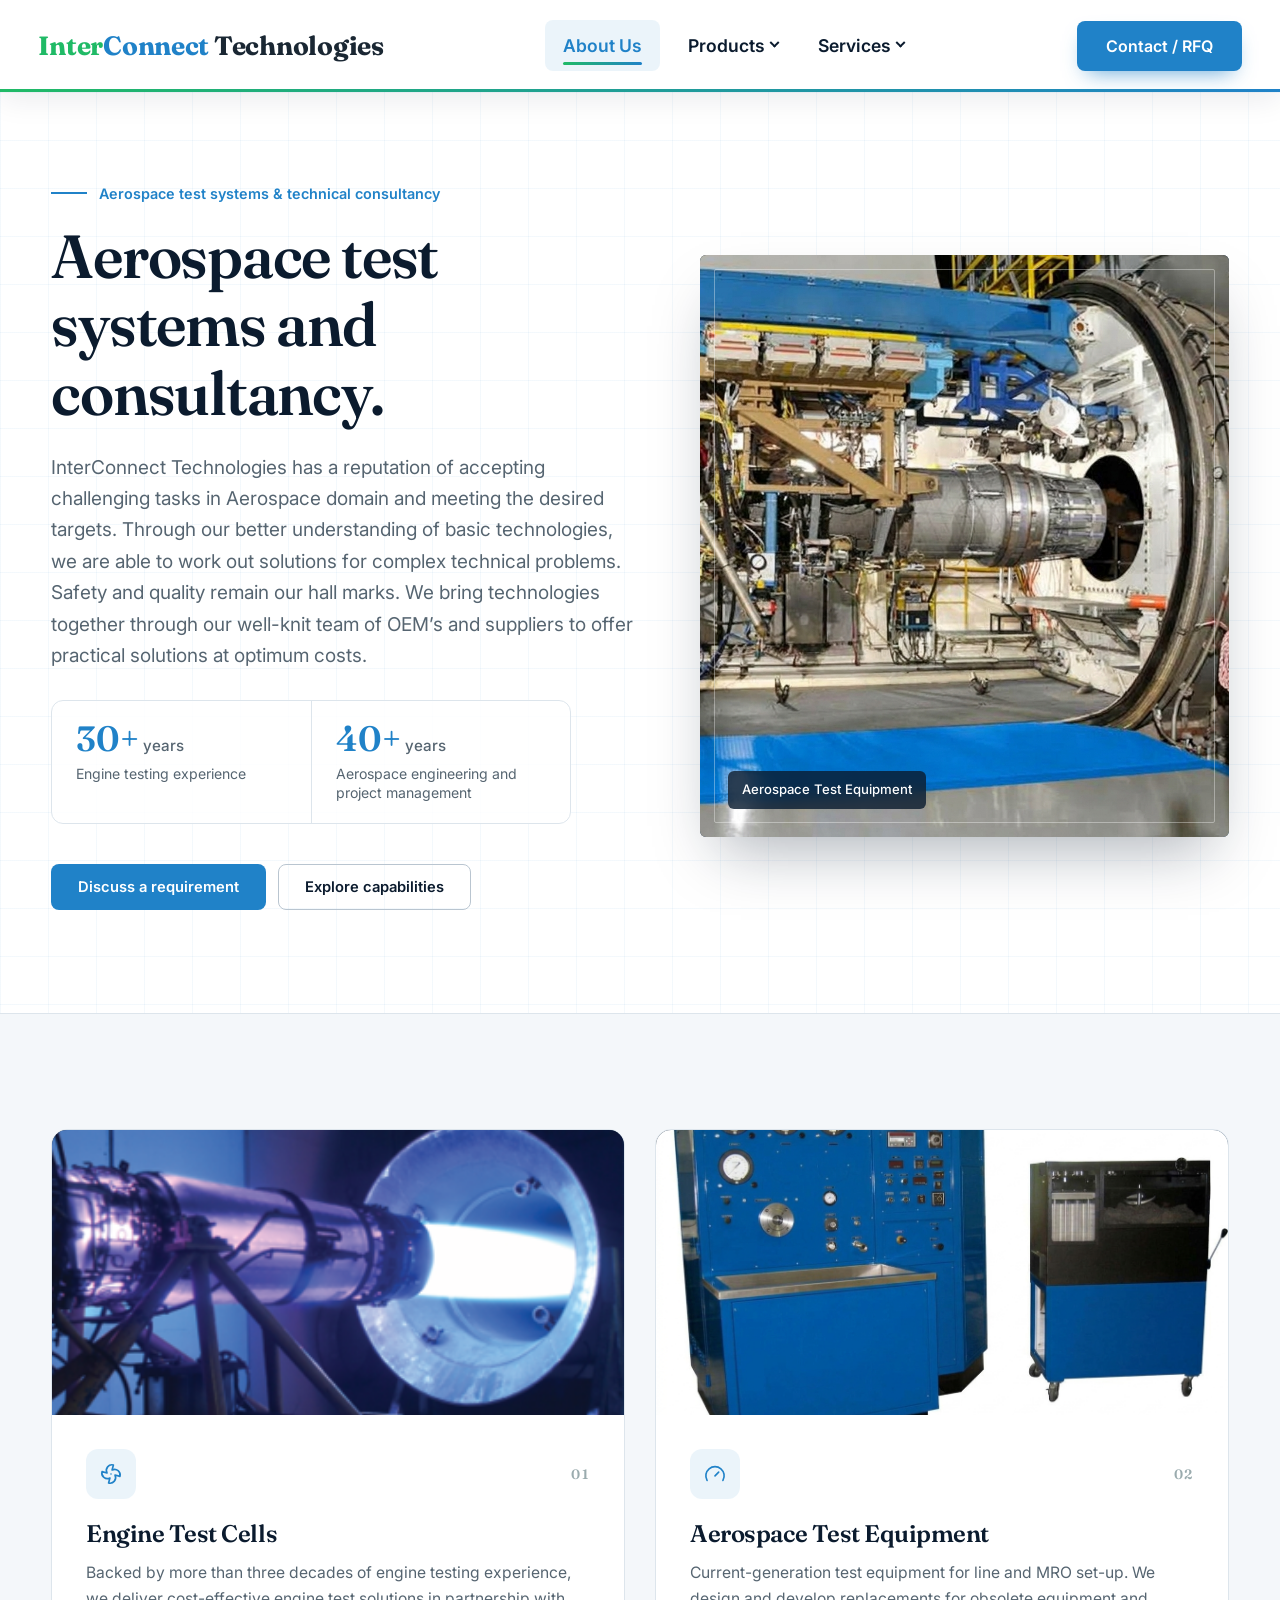
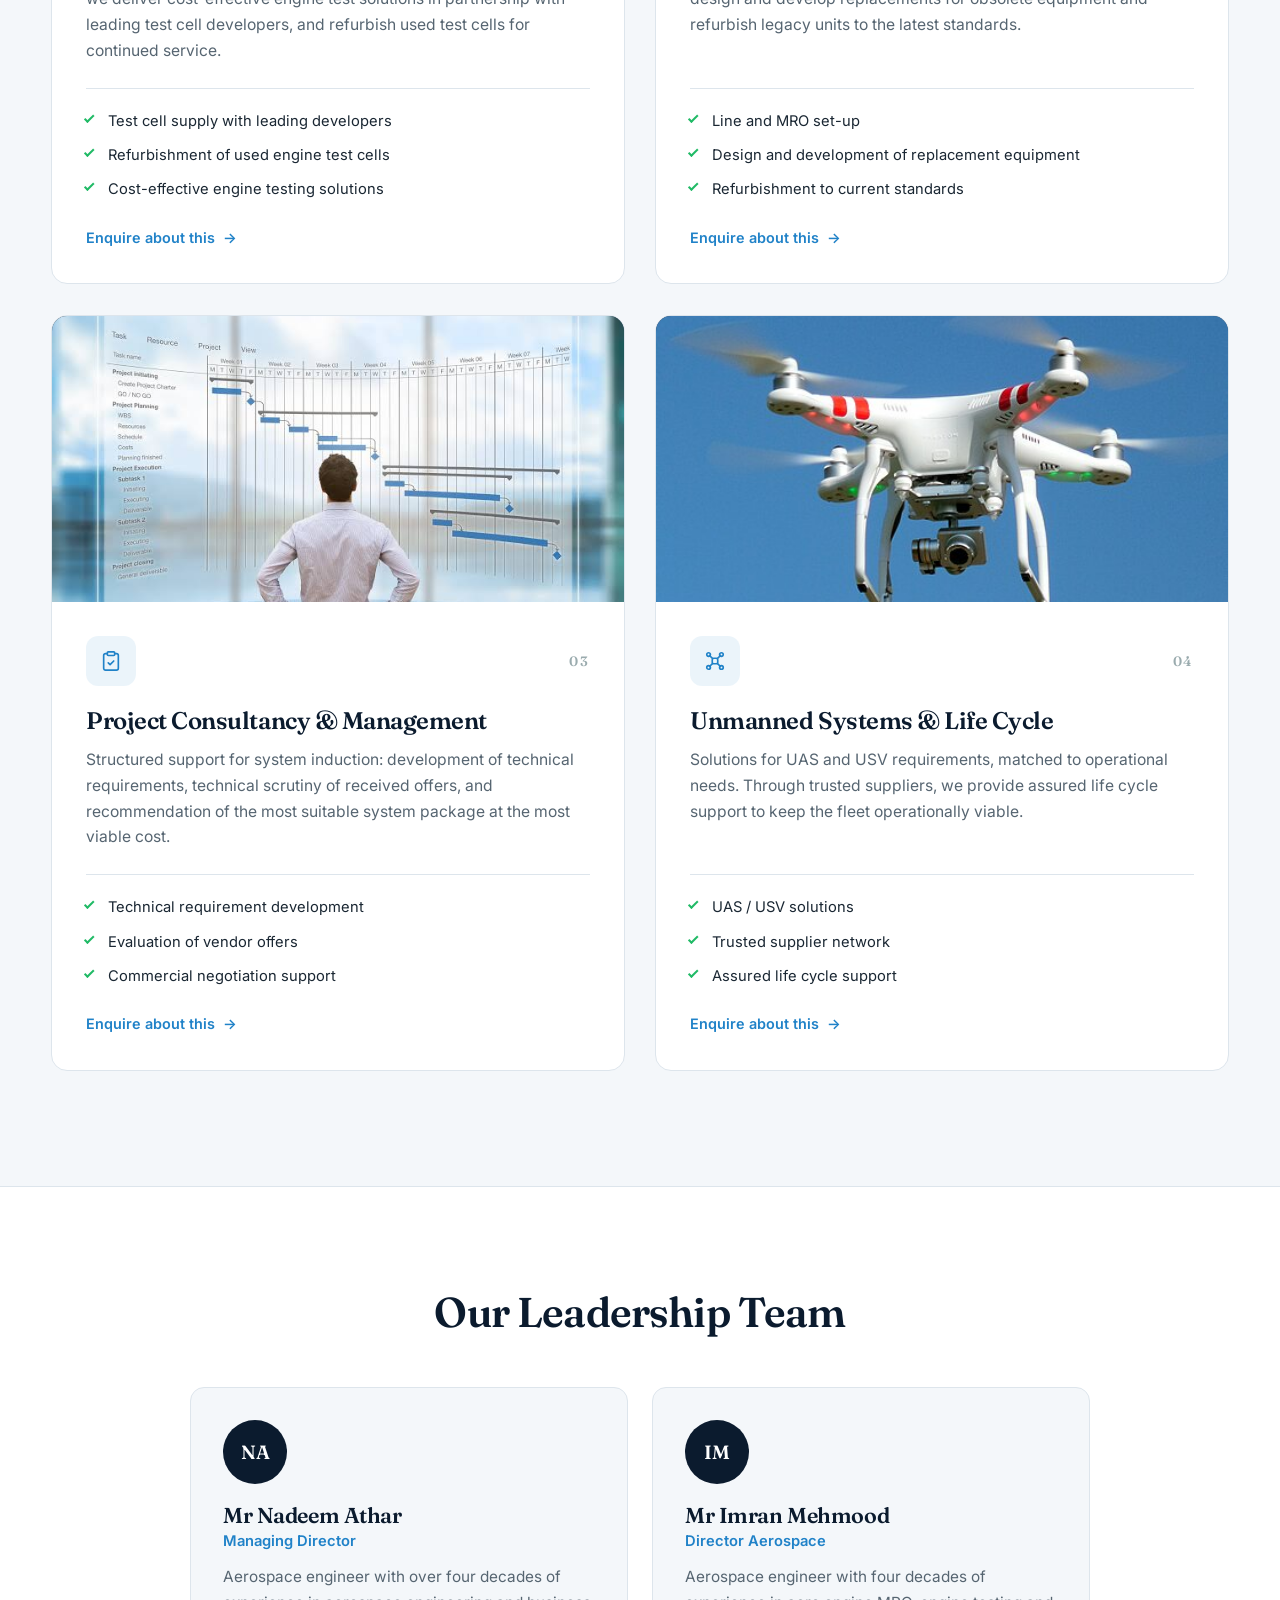
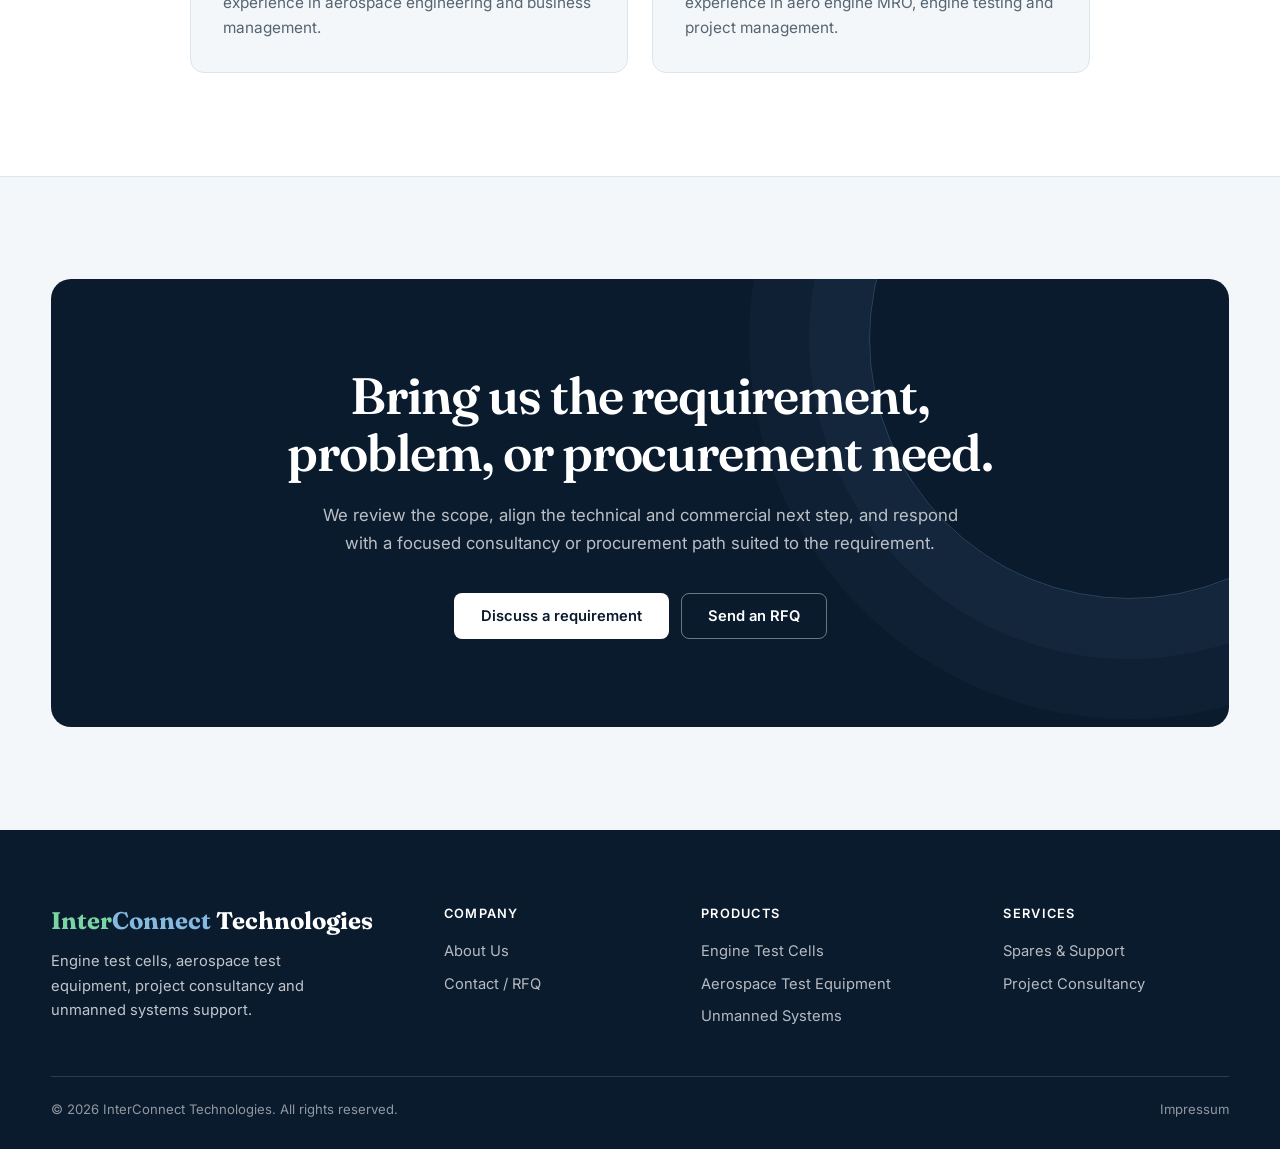
==== commit 7c701404: "git push new changes" ====
--- a/about.html
+++ b/about.html
@@ -51,16 +51,9 @@
         <div class="container hero-split">
             <div class="hero-text">
                 <p class="overline rise" style="--d:.05s">Aerospace test systems &amp; technical consultancy</p>
-                <h1 class="rise" style="--d:.15s">Engineering-led aerospace test systems and consultancy.</h1>
-                <p class="hero-desc rise" style="--d:.3s">Engine test cells, aerospace test equipment and system induction consultancy for line and MRO operations, from technical requirement definition through offer evaluation, commercial negotiation and life cycle support.</p>
-                <p class="hero-tagline rise" style="--d:.36s">Trusted where technical rigour and cost discipline matter</p>
-                <ul class="hero-points rise" style="--d:.4s">
-                    <li>Engine test cell supply and refurbishment with leading test cell developers</li>
-                    <li>Line and MRO test equipment: design, development, obsolescence replacement and refurbishment</li>
-                    <li>Technical requirement definition, offer evaluation and commercial negotiation support</li>
-                    <li>UAS / USV solutions with assured life cycle support</li>
-                </ul>
-
+                <h1 class="rise" style="--d:.15s">Aerospace test systems and consultancy.</h1>
+                <p class="hero-desc rise" style="--d:.3s">InterConnect Technologies has a reputation of accepting challenging tasks in Aerospace domain and meeting the desired targets. Through our better understanding of basic technologies, we are able to work out solutions for complex technical problems. Safety and quality remain our hall marks. We bring technologies together through our well-knit team of OEM’s and suppliers to offer practical solutions at optimum costs.</p>
+                
                 <div class="stats-grid rise" style="--d:.45s">
                     <div class="stat-item">
                         <span class="stat-number"><span data-count="30">30</span>+<small>years</small></span>
@@ -80,7 +73,7 @@
 
             <div class="hero-visual rise" style="--d:.3s">
                 <div class="hero-img-wrapper ph" data-label="Add image: Img/aerospace-component.jpg">
-                    <img src="Img/Engine Test Cell pic.jpg" alt="Engine Test-Bed " onerror="this.style.display='none'">
+                    <img src="Img/EngineTestCellGen.jpg" alt="Engine Test-Bed " onerror="this.style.display='none'">
                     <div class="img-overlay-badge">Aerospace Test Equipment</div>
                 </div>
             </div>
@@ -90,10 +83,7 @@
     <!-- Business areas -->
     <section id="business" class="business-areas">
         <div class="container">
-            <div class="section-header reveal">
-                <h2>How InterConnect supports aerospace programmes</h2>
-                <p>InterConnect supports aerospace procurement through structured system induction: defining technical requirements, conducting technical scrutiny of the offers received, and advising during commercial negotiations. The objective is a system package that meets the operational requirement at the most viable cost.</p>
-            </div>
+            
 
             <div class="card-grid">
                 <div class="card reveal" id="engine">
@@ -114,7 +104,7 @@
 
                 <div class="card reveal delay-1" id="equipment">
                     <div class="card-img-wrapper ph" data-label="Add image: Img/aerospace-test-equipment.jpg">
-                        <img src="Img/Fuel Tester- Staley.jpg" alt="Aerospace test equipment" onerror="this.style.display='none'">
+                        <img src="Img/FuelTesterGen.jpg" alt="Aerospace test equipment" onerror="this.style.display='none'">
                     </div>
                     <div class="card-body">
                         <div class="card-top"><span class="icon"><svg viewBox="0 0 24 24" width="22" height="22" fill="none" stroke="currentColor" stroke-width="1.8" stroke-linecap="round" stroke-linejoin="round" aria-hidden="true"><path d="m12 14 4-4"/><path d="M3.34 19a10 10 0 1 1 17.32 0"/></svg></span><span class="card-num">02</span></div>
@@ -130,7 +120,7 @@
 
                 <div class="card reveal" id="consultancy">
                     <div class="card-img-wrapper ph" data-label="Add image: Img/project-consultancy.jpg">
-                        <img src="Img/Engine Test Cell pic.jpg" alt="Project consultancy" onerror="this.style.display='none'">
+                        <img src="Img/Project Manager.jpg" alt="Project consultancy" onerror="this.style.display='none'">
                     </div>
                     <div class="card-body">
                         <div class="card-top"><span class="icon"><svg viewBox="0 0 24 24" width="22" height="22" fill="none" stroke="currentColor" stroke-width="1.8" stroke-linecap="round" stroke-linejoin="round" aria-hidden="true"><rect width="8" height="4" x="8" y="2" rx="1"/><path d="M16 4h2a2 2 0 0 1 2 2v14a2 2 0 0 1-2 2H6a2 2 0 0 1-2-2V6a2 2 0 0 1 2-2h2"/><path d="m9 14 2 2 4-4"/></svg></span><span class="card-num">03</span></div>
--- a/css/style.css
+++ b/css/style.css
@@ -497,4 +497,33 @@
 .car-btn .i-pause, .car-btn .i-play { fill: currentColor; stroke: none; }
 .car-btn .i-play { display: none; }
 .car-btn[aria-pressed="true"] .i-play { display: block; }
-.car-btn[aria-pressed="true"] .i-pause { display: none; }+.car-btn[aria-pressed="true"] .i-pause { display: none; }
+
+/* ===== Products / Services: feature blocks become cards (hover animation matches About Us) ===== */
+.feature { align-items: stretch; gap: 0; padding: 0; margin-top: clamp(28px, 4vw, 48px); background: var(--white); border: 1px solid var(--line); border-radius: 20px; overflow: hidden; box-shadow: 0 4px 18px rgba(11,27,46,.04); }
+main > .feature:last-child { margin-bottom: clamp(56px, 8vw, 110px); }
+.feature .ph { aspect-ratio: auto; min-height: 340px; border-radius: 0; }
+.feature > div:not(.ph) { align-self: center; padding: clamp(28px, 4.5vw, 64px); }
+.feature .ph::after { background: linear-gradient(to top, rgba(32,130,200,.55), transparent 65%); opacity: 0; transition: opacity .5s var(--ease); }
+
+/* Space between the description and the bullets */
+.feature .card-list { margin-top: 28px; padding-top: 22px; }
+.feature p:not(.overline) + p { margin-top: 12px; }
+
+/* Colour changes ease in with the card */
+.feature h2, .feature p, .feature .overline, .feature .card-link, .feature .card-list { transition: color .4s var(--ease), border-color .4s var(--ease); }
+.feature .overline::before { transition: background-color .4s var(--ease); }
+.feature .card-list li::before { transition: border-color .4s var(--ease); }
+
+/* Lift uses "translate" so it never fights the scroll-reveal "transform" */
+.feature, .js .feature.reveal { transition: opacity .8s var(--ease), transform .8s var(--ease), translate .5s var(--ease), background-color .45s var(--ease), border-color .45s var(--ease), box-shadow .55s var(--ease); transition-delay: 0s; }
+.feature:is(:hover, :focus-within) { transform: none; translate: 0 -8px; background: var(--teal); border-color: var(--teal); box-shadow: 0 32px 50px -26px rgba(32,130,200,.6); }
+.feature:is(:hover, :focus-within) .ph::after { opacity: 1; }
+.feature:is(:hover, :focus-within) .ph img { transform: scale(1.06); }
+.feature:is(:hover, :focus-within) h2, .feature:is(:hover, :focus-within) .card-link { color: #fff; }
+.feature:is(:hover, :focus-within) p:not(.overline) { color: rgba(255,255,255,.88); }
+.feature:is(:hover, :focus-within) .overline { color: rgba(255,255,255,.75); }
+.feature:is(:hover, :focus-within) .overline::before { background: rgba(255,255,255,.75); }
+.feature:is(:hover, :focus-within) .card-list { color: #fff; border-color: rgba(255,255,255,.22); }
+.feature:is(:hover, :focus-within) .card-list li::before { border-color: #fff; }
+@media (max-width: 800px) { .feature .ph { min-height: 0; aspect-ratio: 16 / 10; } }
